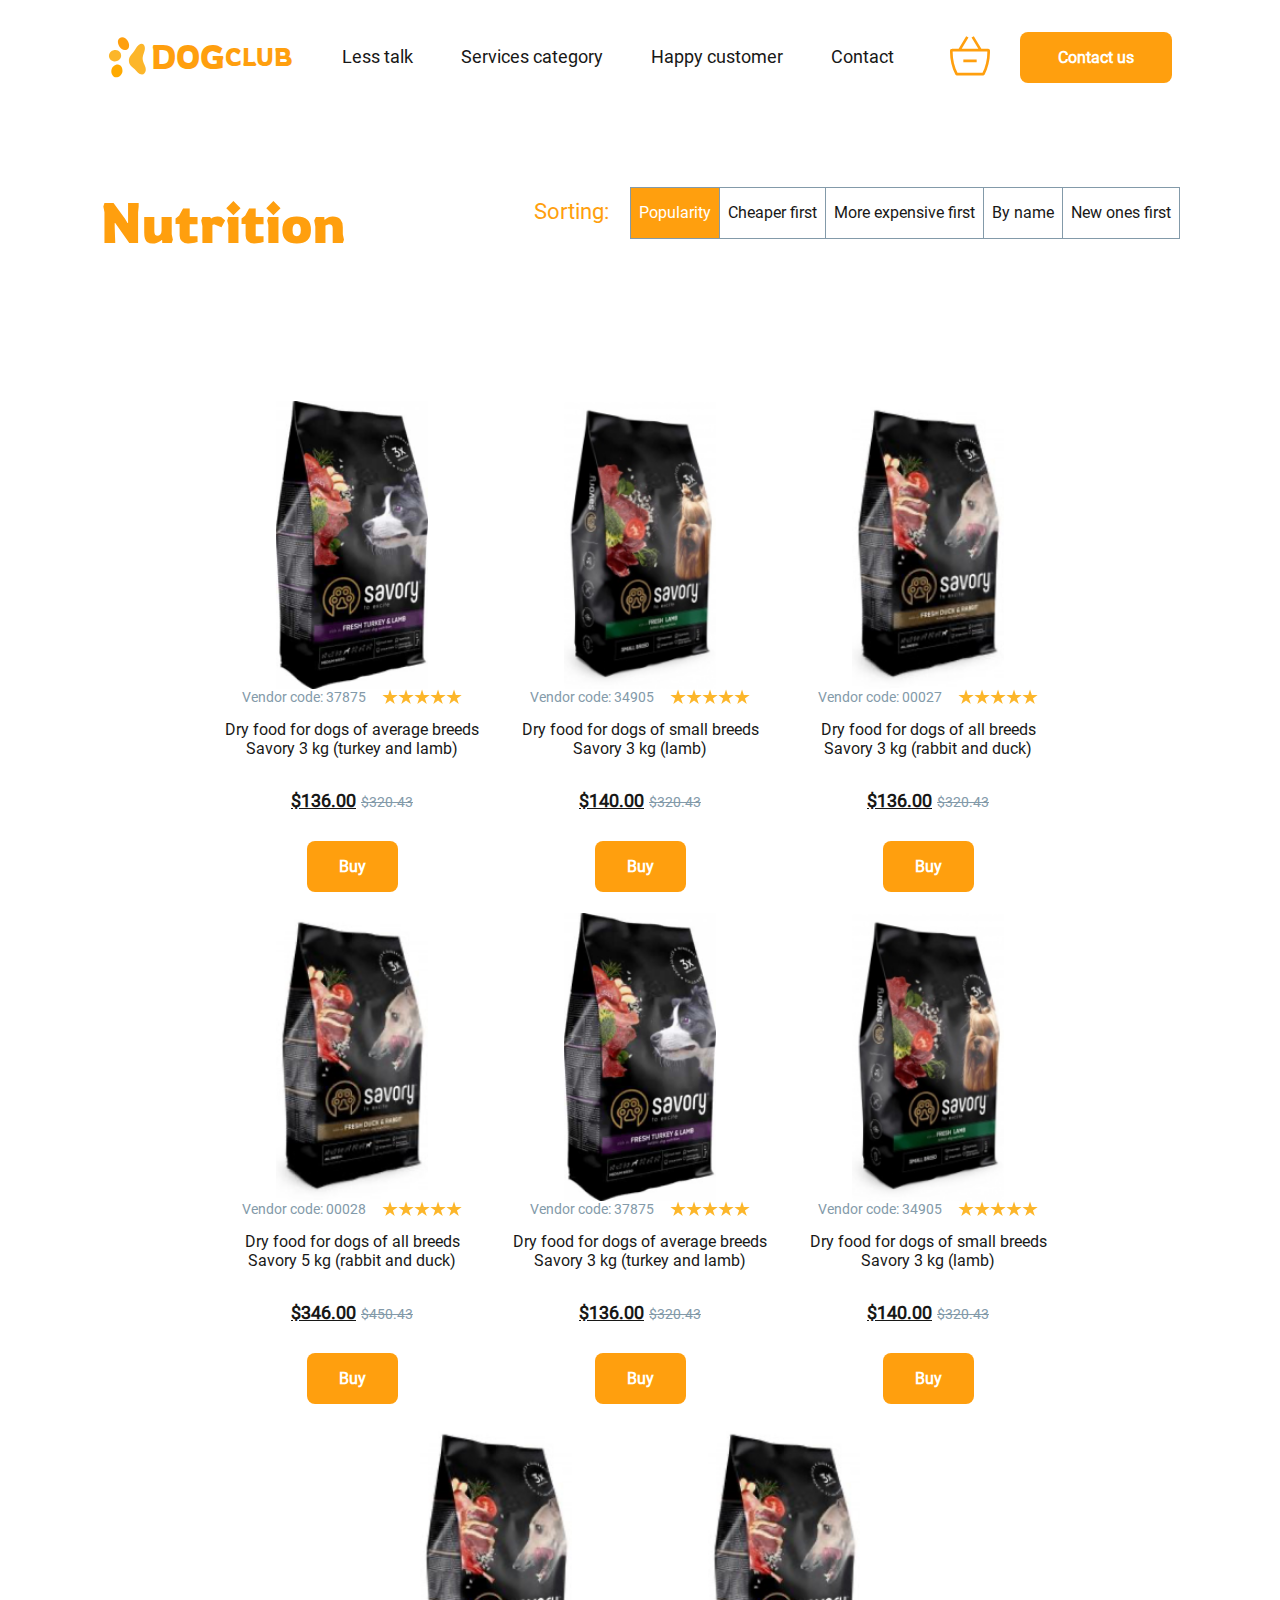
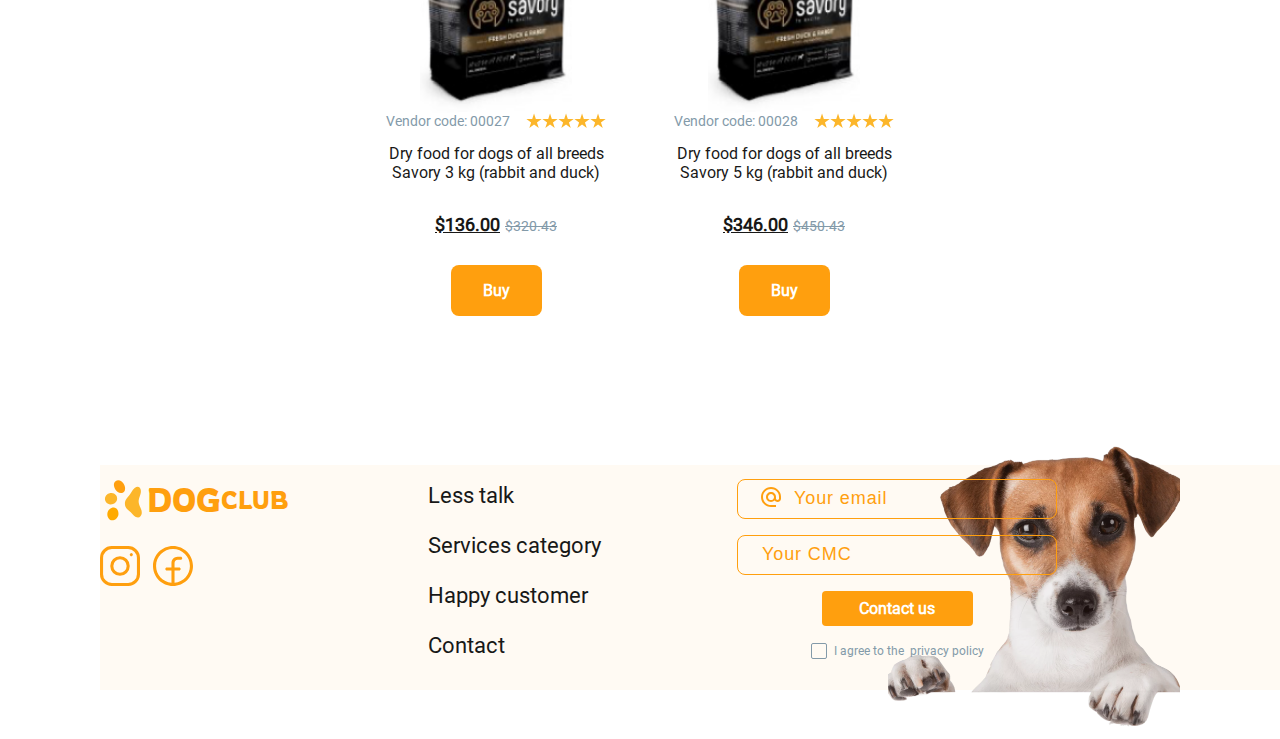
==== shop.html @ 8839e516 "add sorting block for mobile" ====
<!DOCTYPE html>
<html lang="en">
  <head>
    <meta charset="UTF-8" />
    <meta name="viewport" content="width=device-width, initial-scale=1.0" />
    <title>Nutrition</title>
    <link rel="stylesheet" href="./css/main.css" />
  </head>
  <body>
    <header class="header">
      <nav class="navigation">
        <a href="/" class="logo">
          <svg class="logo__icon">
            <use href="./images/icons.svg#icon-paw"></use>
          </svg>
          <span class="logo__text-big">Dog</span
          ><span class="logo__text-little">Club</span>
        </a>
        <ul class="header__menu">
          <li><a href="/#preview" class="header__link">Less talk</a></li>
          <li>
            <a href="/#services" class="header__link">Services category</a>
          </li>
          <li>
            <a href="/#happy-customers" class="header__link">Happy customer</a>
          </li>
          <li><a href="/#contact-us" class="header__link">Contact</a></li>
        </ul>
      </nav>
      <div class="header__button">
        <button class="basket">
          <svg class="basket-icon">
            <use href="./images/icons.svg#icon-basket"></use>
          </svg>
        </button>
        <button class="button contact-btn" type="button">Contact us</button>
        <button class="burger-btn">
          <svg width="24" height="24">
            <use href="./images/icons.svg#icon-menu"></use>
          </svg>
        </button>
      </div>
    </header>
    <main>
      <div class="container">
        <section class="sorting section">
          <div class="sorting__desktop">
            <h1 class="title sorting-title">Nutrition</h1>
            <div class="sorter">
              <label class="sorting-label">Sorting: </label>
              <div
                class="btn-group"
                role="group"
                aria-label="Basic radio toggle button group"
              >
                <input
                  type="radio"
                  class="btn-check"
                  name="btnradio"
                  id="btnradio1"
                  autocomplete="off"
                  checked
                />
                <label class="btn btn-outline-primary" for="btnradio1"
                  >Popularity</label
                >

                <input
                  type="radio"
                  class="btn-check"
                  name="btnradio"
                  id="btnradio2"
                  autocomplete="off"
                />
                <label class="btn btn-outline-primary" for="btnradio2"
                  >Cheaper first</label
                >

                <input
                  type="radio"
                  class="btn-check"
                  name="btnradio"
                  id="btnradio3"
                  autocomplete="off"
                />
                <label class="btn btn-outline-primary" for="btnradio3"
                  >More expensive first</label
                >
                <input
                  type="radio"
                  class="btn-check"
                  name="btnradio"
                  id="btnradio4"
                  autocomplete="off"
                />
                <label class="btn btn-outline-primary" for="btnradio4"
                  >By name</label
                >

                <input
                  type="radio"
                  class="btn-check"
                  name="btnradio"
                  id="btnradio5"
                  autocomplete="off"
                />
                <label class="btn btn-outline-primary" for="btnradio5"
                  >New ones first</label
                >
              </div>
            </div>
          </div>
          <div class="sorting__mobile">
            <button>
              <img class="sort-arrow" src="./images/arrow-up.svg" alt="" />
              <img class="sort-arrow down" src="./images/arrow-up.svg" alt="" />
            </button>
            <span id="sort">Popularity</span>
          </div>
        </section>
        <section class="products section">
          <div class="products__lot">
            <img
              src="./images/lot1.png"
              alt="Dry food for dogs of average breeds Savory 3 kg (turkey and lamb)"
            />
            <div class="stars-and-code">
              <p class="stars-and-code__code">Vendor code: 37875</p>
              <div>
                <svg width="16" height="16">
                  <use href="./images/icons.svg#icon-star"></use>
                </svg>
                <svg width="16" height="16">
                  <use href="./images/icons.svg#icon-star"></use>
                </svg>
                <svg width="16" height="16">
                  <use href="./images/icons.svg#icon-star"></use>
                </svg>
                <svg width="16" height="16">
                  <use href="./images/icons.svg#icon-star"></use>
                </svg>
                <svg width="16" height="16">
                  <use href="./images/icons.svg#icon-star"></use>
                </svg>
              </div>
            </div>
            <p class="products__preview">
              Dry food for dogs of average breeds Savory 3 kg (turkey and lamb)
            </p>
            <p class="price">
              <ins class="new-price">$136.00</ins>
              <del class="old-price">$320.43</del>
            </p>
            <button class="products__button button">Buy</button>
          </div>
          <div class="products__lot">
            <img
              src="./images/lot2.png"
              alt="Dry food for dogs of small breeds Savory 3 kg (lamb)"
            />
            <div class="stars-and-code">
              <p class="stars-and-code__code">Vendor code: 34905</p>
              <div>
                <svg width="16" height="16">
                  <use href="./images/icons.svg#icon-star"></use>
                </svg>
                <svg width="16" height="16">
                  <use href="./images/icons.svg#icon-star"></use>
                </svg>
                <svg width="16" height="16">
                  <use href="./images/icons.svg#icon-star"></use>
                </svg>
                <svg width="16" height="16">
                  <use href="./images/icons.svg#icon-star"></use>
                </svg>
                <svg width="16" height="16">
                  <use href="./images/icons.svg#icon-star"></use>
                </svg>
              </div>
            </div>
            <p class="products__preview">
              Dry food for dogs of small breeds Savory 3 kg (lamb)
            </p>
            <p class="price">
              <ins class="new-price">$140.00</ins>
              <del class="old-price">$320.43</del>
            </p>
            <button class="products__button button">Buy</button>
          </div>
          <div class="products__lot">
            <img
              src="./images/lot3.png"
              alt="Dry food for dogs of all breeds Savory 3 kg (rabbit and duck)"
            />
            <div class="stars-and-code">
              <p class="stars-and-code__code">Vendor code: 00027</p>
              <div>
                <svg width="16" height="16">
                  <use href="./images/icons.svg#icon-star"></use>
                </svg>
                <svg width="16" height="16">
                  <use href="./images/icons.svg#icon-star"></use>
                </svg>
                <svg width="16" height="16">
                  <use href="./images/icons.svg#icon-star"></use>
                </svg>
                <svg width="16" height="16">
                  <use href="./images/icons.svg#icon-star"></use>
                </svg>
                <svg width="16" height="16">
                  <use href="./images/icons.svg#icon-star"></use>
                </svg>
              </div>
            </div>
            <p class="products__preview">
              Dry food for dogs of all breeds Savory 3 kg (rabbit and duck)
            </p>
            <p class="price">
              <ins class="new-price">$136.00</ins>
              <del class="old-price">$320.43</del>
            </p>
            <button class="products__button button">Buy</button>
          </div>
          <div class="products__lot">
            <img
              src="./images/lot3.png"
              alt="Dry food for dogs of all breeds Savory 5 kg (rabbit and duck)"
            />
            <div class="stars-and-code">
              <p class="stars-and-code__code">Vendor code: 00028</p>
              <div>
                <svg width="16" height="16">
                  <use href="./images/icons.svg#icon-star"></use>
                </svg>
                <svg width="16" height="16">
                  <use href="./images/icons.svg#icon-star"></use>
                </svg>
                <svg width="16" height="16">
                  <use href="./images/icons.svg#icon-star"></use>
                </svg>
                <svg width="16" height="16">
                  <use href="./images/icons.svg#icon-star"></use>
                </svg>
                <svg width="16" height="16">
                  <use href="./images/icons.svg#icon-star"></use>
                </svg>
              </div>
            </div>
            <p class="products__preview">
              Dry food for dogs of all breeds Savory 5 kg (rabbit and duck)
            </p>
            <p class="price">
              <ins class="new-price">$346.00</ins>
              <del class="old-price">$450.43</del>
            </p>
            <button class="products__button button">Buy</button>
          </div>
          <div class="products__lot">
            <img
              src="./images/lot1.png"
              alt="Dry food for dogs of average breeds Savory 3 kg (turkey and lamb)"
            />
            <div class="stars-and-code">
              <p class="stars-and-code__code">Vendor code: 37875</p>
              <div>
                <svg width="16" height="16">
                  <use href="./images/icons.svg#icon-star"></use>
                </svg>
                <svg width="16" height="16">
                  <use href="./images/icons.svg#icon-star"></use>
                </svg>
                <svg width="16" height="16">
                  <use href="./images/icons.svg#icon-star"></use>
                </svg>
                <svg width="16" height="16">
                  <use href="./images/icons.svg#icon-star"></use>
                </svg>
                <svg width="16" height="16">
                  <use href="./images/icons.svg#icon-star"></use>
                </svg>
              </div>
            </div>
            <p class="products__preview">
              Dry food for dogs of average breeds Savory 3 kg (turkey and lamb)
            </p>
            <p class="price">
              <ins class="new-price">$136.00</ins>
              <del class="old-price">$320.43</del>
            </p>
            <button class="products__button button">Buy</button>
          </div>
          <div class="products__lot">
            <img
              src="./images/lot2.png"
              alt="Dry food for dogs of small breeds Savory 3 kg (lamb)"
            />
            <div class="stars-and-code">
              <p class="stars-and-code__code">Vendor code: 34905</p>
              <div>
                <svg width="16" height="16">
                  <use href="./images/icons.svg#icon-star"></use>
                </svg>
                <svg width="16" height="16">
                  <use href="./images/icons.svg#icon-star"></use>
                </svg>
                <svg width="16" height="16">
                  <use href="./images/icons.svg#icon-star"></use>
                </svg>
                <svg width="16" height="16">
                  <use href="./images/icons.svg#icon-star"></use>
                </svg>
                <svg width="16" height="16">
                  <use href="./images/icons.svg#icon-star"></use>
                </svg>
              </div>
            </div>
            <p class="products__preview">
              Dry food for dogs of small breeds Savory 3 kg (lamb)
            </p>
            <p class="price">
              <ins class="new-price">$140.00</ins>
              <del class="old-price">$320.43</del>
            </p>
            <button class="products__button button">Buy</button>
          </div>
          <div class="products__lot">
            <img
              src="./images/lot3.png"
              alt="Dry food for dogs of all breeds Savory 3 kg (rabbit and duck)"
            />
            <div class="stars-and-code">
              <p class="stars-and-code__code">Vendor code: 00027</p>
              <div>
                <svg width="16" height="16">
                  <use href="./images/icons.svg#icon-star"></use>
                </svg>
                <svg width="16" height="16">
                  <use href="./images/icons.svg#icon-star"></use>
                </svg>
                <svg width="16" height="16">
                  <use href="./images/icons.svg#icon-star"></use>
                </svg>
                <svg width="16" height="16">
                  <use href="./images/icons.svg#icon-star"></use>
                </svg>
                <svg width="16" height="16">
                  <use href="./images/icons.svg#icon-star"></use>
                </svg>
              </div>
            </div>
            <p class="products__preview">
              Dry food for dogs of all breeds Savory 3 kg (rabbit and duck)
            </p>
            <p class="price">
              <ins class="new-price">$136.00</ins>
              <del class="old-price">$320.43</del>
            </p>
            <button class="products__button button">Buy</button>
          </div>
          <div class="products__lot">
            <img
              src="./images/lot3.png"
              alt="Dry food for dogs of all breeds Savory 5 kg (rabbit and duck)"
            />
            <div class="stars-and-code">
              <p class="stars-and-code__code">Vendor code: 00028</p>
              <div>
                <svg width="16" height="16">
                  <use href="./images/icons.svg#icon-star"></use>
                </svg>
                <svg width="16" height="16">
                  <use href="./images/icons.svg#icon-star"></use>
                </svg>
                <svg width="16" height="16">
                  <use href="./images/icons.svg#icon-star"></use>
                </svg>
                <svg width="16" height="16">
                  <use href="./images/icons.svg#icon-star"></use>
                </svg>
                <svg width="16" height="16">
                  <use href="./images/icons.svg#icon-star"></use>
                </svg>
              </div>
            </div>
            <p class="products__preview">
              Dry food for dogs of all breeds Savory 5 kg (rabbit and duck)
            </p>
            <p class="price">
              <ins class="new-price">$346.00</ins>
              <del class="old-price">$450.43</del>
            </p>
            <button class="products__button button">Buy</button>
          </div>
        </section>
      </div>
    </main>
    <footer class="footer">
      <div class="footer__container">
        <div class="footer__logo">
          <a href="/" class="logo">
            <svg class="logo__icon">
              <use href="./images/icons.svg#icon-paw"></use>
            </svg>
            <span class="logo__text-big">Dog</span
            ><span class="logo__text-little">Club</span>
          </a>
          <div class="footer__soc">
            <svg class="footer__soc-icon" width="40" height="40">
              <use href="./images/icons.svg#icon-instagram"></use>
            </svg>
            <svg class="footer__soc-icon" width="40" height="40">
              <use href="./images/icons.svg#icon-facebook"></use>
            </svg>
          </div>
        </div>

        <ul class="footer__menu">
          <li><a href="/#preview" class="footer__link">Less talk</a></li>
          <li>
            <a href="/#services" class="footer__link">Services category</a>
          </li>
          <li>
            <a href="/#happy-customers" class="footer__link">Happy customer</a>
          </li>
          <li><a href="/#contact-us" class="footer__link">Contact</a></li>
        </ul>
        <div class="footer__soc-mobile">
          <svg class="footer__soc-icon" width="40" height="40">
            <use href="./images/icons.svg#icon-instagram"></use>
          </svg>
          <svg class="footer__soc-icon" width="40" height="40">
            <use href="./images/icons.svg#icon-facebook"></use>
          </svg>
        </div>
        <div class="footer__form">
          <form class="footer-form">
            <label for="email"></label>
            <div class="contact-form__field">
              <input
                class="footer-input contact-form__input"
                id="email"
                name="email"
                placeholder="Your email"
              />
              <svg
                class="contact-form__icon footer-icon"
                width="20"
                height="20"
                viewBox="0 0 20 20"
                fill="none"
                xmlns="http://www.w3.org/2000/svg"
              >
                <path
                  d="M10.0048 20C8.63809 20 7.34643 19.7373 6.12976 19.212C4.91309 18.6873 3.85076 17.9707 2.94276 17.062C2.03409 16.154 1.31743 15.0917 0.792761 13.875C0.267428 12.6583 0.00476074 11.3667 0.00476074 10C0.00476074 8.61667 0.267428 7.321 0.792761 6.113C1.31743 4.90433 2.03409 3.846 2.94276 2.938C3.85076 2.02933 4.91309 1.31233 6.12976 0.787C7.34643 0.262333 8.63809 0 10.0048 0C11.3881 0 12.6838 0.262333 13.8918 0.787C15.1004 1.31233 16.1588 2.02933 17.0668 2.938C17.9754 3.846 18.6921 4.90433 19.2168 6.113C19.7421 7.321 20.0048 8.61667 20.0048 10V11.45C20.0048 12.4333 19.6674 13.2707 18.9928 13.962C18.3174 14.654 17.4881 15 16.5048 15C15.9048 15 15.3464 14.8667 14.8298 14.6C14.3131 14.3333 13.8881 13.9833 13.5548 13.55C13.1048 14 12.5758 14.3543 11.9678 14.613C11.3591 14.871 10.7048 15 10.0048 15C8.62143 15 7.44243 14.5123 6.46776 13.537C5.49243 12.5623 5.00476 11.3833 5.00476 10C5.00476 8.61667 5.49243 7.43733 6.46776 6.462C7.44243 5.48733 8.62143 5 10.0048 5C11.3881 5 12.5674 5.48733 13.5428 6.462C14.5174 7.43733 15.0048 8.61667 15.0048 10V11.45C15.0048 11.9333 15.1548 12.3123 15.4548 12.587C15.7548 12.8623 16.1048 13 16.5048 13C16.9048 13 17.2548 12.8623 17.5548 12.587C17.8548 12.3123 18.0048 11.9333 18.0048 11.45V10C18.0048 7.81667 17.2171 5.93733 15.6418 4.362C14.0671 2.78733 12.1881 2 10.0048 2C7.82143 2 5.94209 2.78733 4.36676 4.362C2.79209 5.93733 2.00476 7.81667 2.00476 10C2.00476 12.1833 2.79209 14.0623 4.36676 15.637C5.94209 17.2123 7.82143 18 10.0048 18H15.0048V20H10.0048ZM10.0048 13C10.8381 13 11.5464 12.7083 12.1298 12.125C12.7131 11.5417 13.0048 10.8333 13.0048 10C13.0048 9.16667 12.7131 8.45833 12.1298 7.875C11.5464 7.29167 10.8381 7 10.0048 7C9.17143 7 8.46309 7.29167 7.87976 7.875C7.29643 8.45833 7.00476 9.16667 7.00476 10C7.00476 10.8333 7.29643 11.5417 7.87976 12.125C8.46309 12.7083 9.17143 13 10.0048 13Z"
                  fill="#FF9F0E"
                />
              </svg>
              <!-- <div>
                <svg class="footer-icon contact-form__icon">
                  <use href="./images/icons.svg#icon-email" />
                </svg>
              </div> -->
            </div>
            <label for="cmc"></label>
            <div class="contact-form__field">
              <input
                class="footer-input without-icon contact-form__input"
                id="cmc"
                name="cmc"
                placeholder="Your CMC"
              />
            </div>
            <button
              type="button"
              class="button contact-form__button footer-button"
            >
              Contact us
            </button>
            <label for="accept" class="accept">
              <input
                type="checkbox"
                class="checkbox"
                name="accept"
                id="accept"
                required
              />
              <svg class="accept-icon accept-icon-ch" height="16" width="16">
                <use href="./images/icons.svg#icon-checked"></use>
              </svg>
              <svg class="accept-icon accept-icon-unch" height="16" width="16">
                <use href="./images/icons.svg#icon-unchecked"></use>
              </svg>
              I agree to the &nbsp;
              <a href="#">privacy policу</a>
            </label>
          </form>
        </div>
      </div>
    </footer>
  </body>
</html>
---- css/main.css ----
@charset "UTF-8";
*,
*::before,
*::after {
  box-sizing: border-box;
}

html {
  scroll-behavior: smooth;
}

@font-face {
  font-family: Roboto;
  src: url("../fonts/Roboto-Regular.ttf");
}
@font-face {
  font-family: Rowdies;
  src: url("../fonts/Rowdies-Regular.ttf");
}
body {
  margin: 0;
  color: var(--dog-landing-3-c4);
  background: var(--dog-landing-3-background);
  font-family: var(--font-family);
  font-weight: 400;
  font-size: 18px;
  line-height: 133%;
}
@media screen and (min-width: 768px) {
  body {
    font-size: 22px;
    font-weight: 400;
    line-height: 155%;
  }
}

h1,
h2,
h3,
h4,
h5,
h6,
p {
  margin: 0;
  padding: 0;
}

img {
  display: block;
  width: inherit;
  height: auto;
  -o-object-fit: cover;
     object-fit: cover;
}

a {
  display: inline-block;
  text-decoration: none;
}

address {
  font-style: normal;
}

ul {
  margin: 0;
  padding: 0;
  list-style-type: none;
}

:root {
  --dog-landing-3-background: #fff;
  --dog-landing-3-s1: #ff9f0e;
  --dog-landing-3-s2: #fcb62a;
  --dog-landing-3-c3: #fffaf3;
  --dog-landing-3-c4: #181817;
  --dog-landing-3-c5: #f1f3ff;
  --dog-landing-3-c6: #839aa9;
  --dog-landing-3-s8: #f9f9ff;
  --dog-landing-3-c9: #d9a6ff;
  --dog-landing-3-c10: #ff6e9f;
  --font-family: Roboto;
  --second-family: Rowdies;
}

.logo {
  display: flex;
  align-items: center;
  font-family: var(--second-family);
  text-transform: uppercase;
  color: var(--dog-landing-3-s1);
}
.logo__text-big {
  font-size: 16px;
  font-weight: 400;
}
@media screen and (min-width: 768px) {
  .logo__text-big {
    font-size: 32px;
  }
}
.logo__text-little {
  font-weight: 300;
  font-size: 14px;
}
@media screen and (min-width: 768px) {
  .logo__text-little {
    font-size: 24px;
  }
}
.logo__icon {
  width: 16px;
  height: 16px;
}
@media screen and (min-width: 768px) {
  .logo__icon {
    width: 43px;
    height: 43px;
  }
}

.services-card {
  display: flex;
  flex-direction: column;
  justify-content: center;
  align-items: center;
  gap: 24px;
  width: 240px;
  height: 240px;
  border: 1px solid var(--dog-landing-3-s8);
  border-radius: 16px;
  box-shadow: 0 4px 4px 0 rgba(24, 24, 23, 0.05);
  background: linear-gradient(180deg, #fff 0%, #fffbf4 100%);
}
.services-card__img {
  margin-bottom: 24px;
}
.services-card__link {
  color: var(--dog-landing-3-s1);
}
.services-card__link.more {
  padding-top: 216px;
  font-size: 18px;
}

.services-cards {
  width: 100%;
  display: flex;
  animation: 15s infinite slider;
}
@media screen and (min-width: 768px) {
  .services-cards {
    animation: none;
    gap: 24px;
  }
}

.slider-container {
  overflow: hidden;
  width: 240px;
  margin-left: auto;
  margin-right: auto;
}
@media screen and (min-width: 768px) {
  .slider-container {
    width: 100%;
  }
}

@keyframes slider {
  0% {
    transform: translateX(0);
  }
  20% {
    transform: translateX(0);
  }
  22% {
    transform: translateX(-100%);
  }
  40% {
    transform: translateX(-100%);
  }
  42% {
    transform: translateX(-200%);
  }
  60% {
    transform: translateX(-200%);
  }
  62% {
    transform: translateX(-300%);
  }
  80% {
    transform: translateX(-300%);
  }
  82% {
    transform: translateX(-400%);
  }
  100% {
    transform: translateX(-400%);
  }
}
.title {
  font-family: var(--second-family);
  font-weight: 400;
  font-size: 32px;
  color: var(--dog-landing-3-c4);
  text-align: center;
  line-height: normal;
  margin-bottom: 24px;
}
@media screen and (min-width: 768px) {
  .title {
    font-size: 56px;
    margin-bottom: 48px;
  }
}

.contact-form {
  /* background-color: var(--beauty-landing-2-c1); */
  display: flex;
  flex-direction: column;
  align-items: center;
}
@media screen and (min-width: 768px) {
  .contact-form {
    width: 600px;
  }
}
.contact-form__title {
  margin-bottom: 42px;
  font-size: 18px;
  line-height: 133%;
  letter-spacing: 0.05em;
  text-align: center;
  color: var(--dog-landing-3-c6);
}
.contact-form__input {
  margin-bottom: 24px;
  width: 100%;
  height: 48px;
  background-color: inherit;
  color: var(--dog-landing-3-s1);
  padding: 8px 80px;
  border: 1.5px solid var(--dog-landing-3-s1);
  border-radius: 8px;
}
.contact-form__input:focus {
  outline: none;
  color: black;
}
.contact-form__input::-moz-placeholder {
  font-size: 18px;
  line-height: 133%;
  letter-spacing: 0.05em;
  color: var(--dog-landing-3-s1);
}
.contact-form__input::placeholder {
  font-size: 18px;
  line-height: 133%;
  letter-spacing: 0.05em;
  color: var(--dog-landing-3-s1);
}
.contact-form__input.footer-input {
  margin-bottom: 16px;
  height: 40px;
  padding: 8px 56px;
}
.contact-form__input.without-icon {
  padding: 8px 24px;
}
.contact-form__button {
  border-radius: 8px;
  padding: 16px 32px;
  width: 151px;
  background: var(--dog-landing-3-s1);
  color: var(--dog-landing-3-c3);
  margin-bottom: 16px;
}
.contact-form__button.footer-button {
  padding: 8px 24px;
  border-radius: 4px;
}
.contact-form__agree {
  line-height: 150%;
  text-align: center;
  color: var(--dog-landing-3-c6);
  font-size: 12px;
}
.contact-form__field {
  position: relative;
  width: inherit;
}
.contact-form__icon {
  position: absolute;
  top: 8px;
  left: 40px;
}
.contact-form__icon.footer-icon {
  left: 24px;
}

.accept {
  position: relative;
  margin: 0 auto 30px;
  display: flex;
  align-items: center;
  line-height: 150%;
  text-align: center;
  color: var(--dog-landing-3-c6);
  font-size: 12px;
}

.checkbox {
  position: absolute;
  width: 1px;
  height: 1px;
  margin: -1;
  border: 0;
  padding: 0;
  clip: rect(0 0 0 0);
  overflow: hidden;
}

.accept > a {
  color: var(--dog-landing-3-c6);
}

.accept-icon {
  margin-right: 7px;
}

.accept-icon-ch {
  opacity: 0;
  transition: opacity 250ms cubic-bezier(0.4, 0, 0.2, 1);
}
.checkbox:checked + .accept-icon-ch {
  opacity: 1;
}

.accept-icon-unch {
  position: absolute;
  opacity: 1;
  transition: opacity 250ms cubic-bezier(0.4, 0, 0.2, 1);
}
.checkbox:checked ~ .accept-icon-unch {
  opacity: 0;
}

#slider {
  /* положение слайдера */
  position: relative;
  text-align: center;
  top: 10px;
  margin: 0 auto;
}

#slides .happy-customers__card {
  /* все изображения справа друг от друга */
  float: left;
}

#slides .happy-customers__cards {
  /* устанавливает общий размер блока с изображениями */
  width: 100%;
  display: flex;
  gap: 16px;
  line-height: 0;
}

#overflow {
  /* скрывает всё, что находиться за пределами этого блока */
  width: 100%;
  overflow: hidden;
}

.happy-customers__card {
  /* размер изображений слайдера */
  position: relative;
  display: block;
  min-width: 320px;
  height: 416px;
  overflow: hidden;
  border-radius: 16px;
}
@media screen and (min-width: 768px) {
  .happy-customers__card {
    min-width: 344px;
    height: 456px;
    border-radius: 24px;
  }
}

#slider {
  /* размер всего слайдера */
  max-width: 320px;
}
@media screen and (min-width: 768px) {
  #slider {
    max-width: 1064px;
  }
}

/* настройка положения и переключения левой стрелки */
/* если свитч 1-5 активны, то идёт обращение к лейблу из блока с айди контролс */
#switch1:checked ~ #controls label:nth-child(6),
#switch2:checked ~ #controls label:nth-child(1),
#switch3:checked ~ #controls label:nth-child(2),
#switch4:checked ~ #controls label:nth-child(3),
#switch5:checked ~ #controls label:nth-child(4),
#switch6:checked ~ #controls label:nth-child(5) {
  display: none;
}
@media screen and (min-width: 768px) {
  #switch1:checked ~ #controls label:nth-child(6),
  #switch2:checked ~ #controls label:nth-child(1),
  #switch3:checked ~ #controls label:nth-child(2),
  #switch4:checked ~ #controls label:nth-child(3),
  #switch5:checked ~ #controls label:nth-child(4),
  #switch6:checked ~ #controls label:nth-child(5) {
    background: url("../images/left-arrow.png") no-repeat;
    float: left;
    margin: 0 0 0 -104px;
    display: block;
    height: 44px;
    width: 44px;
  }
}

/* настройка положения и переключения правой стрелки */
/* если свитч 1-5 активны, то идёт обращение к лейблу из блока с айди контролс */
#switch1:checked ~ #controls label:nth-child(2),
#switch2:checked ~ #controls label:nth-child(3),
#switch3:checked ~ #controls label:nth-child(4),
#switch4:checked ~ #controls label:nth-child(5),
#switch5:checked ~ #controls label:nth-child(6),
#switch6:checked ~ #controls label:nth-child(1) {
  display: none;
}
@media screen and (min-width: 768px) {
  #switch1:checked ~ #controls label:nth-child(2),
  #switch2:checked ~ #controls label:nth-child(3),
  #switch3:checked ~ #controls label:nth-child(4),
  #switch4:checked ~ #controls label:nth-child(5),
  #switch5:checked ~ #controls label:nth-child(6),
  #switch6:checked ~ #controls label:nth-child(1) {
    background: url("../images/right-arrow.png") no-repeat;
    float: right;
    margin: 0 -104px 0 0;
    display: block;
    height: 44px;
    width: 44px;
  }
}

label,
a {
  /* при наведении на стрелки или переключатели - курсор изментится */
  cursor: pointer;
}

.all input {
  /* скрывает стандартные инпуты (чекбоксы) на стрвнице */
  display: none;
}

/* позиция изображения для активации переключателя */
#switch1:checked ~ #slides .happy-customers__cards {
  transform: translateX(0);
}

#switch2:checked ~ #slides .happy-customers__cards {
  transform: translateX(-105%);
}
@media screen and (min-width: 768px) {
  #switch2:checked ~ #slides .happy-customers__cards {
    transform: translateX(-34%);
  }
}

#switch3:checked ~ #slides .happy-customers__cards {
  transform: translateX(-210%);
}
@media screen and (min-width: 768px) {
  #switch3:checked ~ #slides .happy-customers__cards {
    transform: translateX(-68%);
  }
}

#switch4:checked ~ #slides .happy-customers__cards {
  transform: translateX(-315%);
}
@media screen and (min-width: 768px) {
  #switch4:checked ~ #slides .happy-customers__cards {
    transform: translateX(-100%);
  }
}

#switch5:checked ~ #slides .happy-customers__cards {
  transform: translateX(-420%);
}
@media screen and (min-width: 768px) {
  #switch5:checked ~ #slides .happy-customers__cards {
    transform: translateX(-134%);
  }
}

#switch6:checked ~ #slides .happy-customers__cards {
  transform: translateX(-525%);
}
@media screen and (min-width: 768px) {
  #switch6:checked ~ #slides .happy-customers__cards {
    transform: translateX(-167%);
  }
}

#controls {
  /* положение блока всех управляющих елементов */
  margin: -25% 0 0 0;
  width: 100%;
  height: 50px;
}

#active label {
  /* стиль отдельного переключателя */
  border-radius: 10px;
  display: inline-block;
  width: 15px;
  height: 15px;
  background: #bbb;
}

#active {
  /* расположение блока с переключателями */
  margin: 23% 0 0;
  text-align: center;
}

#active label:hover {
  /* поведение чекбокса при наведении */
  background: #76c8ff;
  border-color: #777 !important;
}

/* цвет активного лейбла при активации чекбокса */
#switch1:checked ~ #active label:nth-child(1),
#switch2:checked ~ #active label:nth-child(2),
#switch3:checked ~ #active label:nth-child(3),
#switch4:checked ~ #active label:nth-child(4),
#switch5:checked ~ #active label:nth-child(5) {
  background: #18a3dd;
  border-color: #18a3dd !important;
  width: 30px;
}

#slides .happy-customers__cards {
  /* анимация пролистывания изображений */
  transition: all 800ms cubic-bezier(0.77, 0, 0.175, 1);
}

#controls label:hover {
  opacity: 0.6;
}

#controls label {
  transition: opacitty 0.2s ease-out;
}

.container {
  padding: 0 20px;
}
@media screen and (min-width: 768px) {
  .container {
    padding: 0 100px;
  }
}

.usually-text {
  font-family: var(--font-family);
  font-weight: 400;
  font-size: 18px;
  line-height: 133%;
  letter-spacing: 0.05em;
  color: var(--dog-landing-3-c4);
  margin-bottom: 24px;
}
@media screen and (min-width: 768px) {
  .usually-text {
    font-size: 22px;
    line-height: 155%;
  }
}

.section {
  margin-bottom: 40px;
}
@media screen and (min-width: 768px) {
  .section {
    margin-bottom: 96px;
  }
}

.button {
  border-radius: 4px;
  border: none;
  cursor: pointer;
  background: var(--dog-landing-3-s1);
  font-family: var(--font-family);
  font-weight: 500;
  font-size: 16px;
  text-align: center;
  padding: 8px 24px;
  color: var(--dog-landing-3-background);
}
@media screen and (min-width: 768px) {
  .button {
    font-weight: 700;
    border-radius: 8px;
    padding: 16px 32px;
  }
}
.button:hover, .button:focus {
  box-shadow: inset 0px 10px 11px -4px rgba(0, 0, 0, 0.6);
}

.contact-btn {
  display: none;
  width: 126px;
}
@media screen and (min-width: 768px) {
  .contact-btn {
    display: block;
    width: 152px;
  }
}

.explore-btn {
  width: 143px;
}
@media screen and (min-width: 768px) {
  .explore-btn {
    width: 171px;
  }
}

.buy-btn {
  width: 75px;
}
@media screen and (min-width: 768px) {
  .buy-btn {
    width: 95px;
  }
}

.navigation {
  display: flex;
  justify-content: space-between;
  align-items: center;
  flex-shrink: 1;
  flex-grow: 0.5;
}

.social-conteiner {
  display: flex;
  gap: 8px;
}

.social-button {
  width: 32px;
  height: 32px;
}
@media screen and (min-width: 768px) {
  .social-button {
    width: 40px;
    height: 40px;
  }
}

.sorting__desktop {
  display: none;
}
@media screen and (min-width: 768px) {
  .sorting__desktop {
    display: flex;
    justify-content: space-between;
  }
}
.sorting__mobile {
  display: flex;
  gap: 4px;
}
.sorting__mobile > button {
  display: flex;
  justify-content: center;
  background-color: inherit;
  border: none;
  cursor: pointer;
  width: 24px;
  height: 24px;
}
.sorting__mobile > button .down {
  transform: rotate(180deg);
}
@media screen and (min-width: 768px) {
  .sorting__mobile {
    display: none;
  }
}

.sorting-title {
  color: var(--dog-landing-3-s1);
}

.sorting-label {
  display: inline-block;
  color: var(--dog-landing-3-s1);
  margin-right: 16px;
}

.bd-example::after {
  display: block;
  clear: both;
  content: "";
}

.btn-group {
  position: relative;
  display: inline-flex;
  vertical-align: middle;
}

.btn-check {
  position: absolute;
  clip: rect(0, 0, 0, 0);
  pointer-events: none;
}

.btn-group > .btn {
  position: relative;
  flex: 1 1 auto;
  border: 1px solid var(--dog-landing-3-c6);
  padding: 8px;
  font-size: 16px;
}

/* .btn-group > :first-child{
border-radius: 2px 0 0 2px;
} */
.btn-group > .btn-check:checked + .btn,
.btn-group > .btn-check:focus + .btn,
.btn-group > .btn.active,
.btn-group > .btn:active,
.btn-group > .btn:focus,
.btn-group > .btn:hover {
  z-index: 1;
}

.btn-check:checked + .btn,
.btn.active,
.btn:first-child:active,
:not(.btn-check) + .btn:active {
  color: white;
  background-color: var(--dog-landing-3-s1);
}

.btn-group > .btn-group:not(:first-child),
.btn-group > :not(.btn-check:first-child) + .btn {
  margin-left: -1px;
}

.header {
  display: flex;
  padding: 16px 20px;
  margin-bottom: 32px;
  align-items: center;
  justify-content: space-between;
}
@media screen and (min-width: 768px) {
  .header {
    padding: 32px 108px;
    margin-bottom: 72px;
  }
}
.header__menu {
  font-size: 16px;
  display: none;
}
@media screen and (min-width: 768px) {
  .header__menu {
    display: flex;
    font-size: 18px;
    gap: 48px;
  }
}
.header__link {
  color: var(--dog-landing-3-c4);
}
.header__link:hover, .header__link:focus {
  color: var(--dog-landing-3-s1);
}
.header__button {
  display: flex;
}

.basket {
  border: none;
  background: inherit;
  cursor: pointer;
  margin-right: 16px;
}
@media screen and (min-width: 768px) {
  .basket {
    margin-right: 24px;
  }
}

.basket-icon {
  width: 24px;
  height: 24px;
}
@media screen and (min-width: 768px) {
  .basket-icon {
    width: 40px;
    height: 40px;
  }
}

.burger-btn {
  border: none;
  background: inherit;
  cursor: pointer;
}
@media screen and (min-width: 768px) {
  .burger-btn {
    display: none;
  }
}

.hero {
  display: flex;
  position: relative;
  padding: 0 0 65px 0;
}
.hero::before {
  position: absolute;
  content: "";
  top: 80px;
  left: 20px;
  background-image: url("../images/hero-dog1.png"), url("../images/hero-dog2.png"), url("../images/hero-dog3.png"), url("../images/hero-curve.svg"), url("../images/violet-paw.svg"), url("../images/orange-paw.svg"), url("../images/pink-paw.svg");
  background-position: 220px 115px, 110px 160px, 0 114px, 90px 30px, 250px 0, 30px 150px, 180px 154px;
  background-size: 24px 24px, 24px 24px, 24px 24px, 24px 24px, 16px 16px, 16px 16px, 16px 16px;
  background-repeat: no-repeat;
  width: 100%;
  height: 100%;
  z-index: -1;
}
@media screen and (min-width: 768px) {
  .hero::before {
    top: -60px;
    background-position: 1132px 200px, 480px 280px, 690px 60px, 390px 0px, 590px 140px, 510px 400px, 1160px 310px;
    background-size: 48px 48px, 48px 48px, 48px 48px, 64px 48px, 42px 42px, 42px 42px, 42px 42px;
  }
}
.hero::after {
  content: "";
  position: absolute;
  top: -60px;
  right: -270px;
  z-index: -2;
  background-image: url("../images/hero-vector-mob.svg");
  background-repeat: no-repeat;
  width: 625px;
  height: 323px;
  background-size: contain;
}
@media screen and (min-width: 768px) {
  .hero::after {
    background-image: url("../images/hero-vector.svg");
    width: 1563px;
    height: 808px;
    top: -150px;
    right: -150px;
  }
}
.hero__content {
  margin-right: 65px;
}
.hero__title {
  text-align: center;
  font-size: 32px;
}
@media screen and (min-width: 768px) {
  .hero__title {
    font-size: 72px;
    text-align: left;
    max-width: 635px;
    margin-bottom: 40px;
  }
}
.hero__text {
  text-align: center;
  font-size: 16px;
}
@media screen and (min-width: 768px) {
  .hero__text {
    max-width: 498px;
    margin-bottom: 24px;
  }
}
.hero__btn {
  margin: 0 auto;
  display: flex;
}
@media screen and (min-width: 768px) {
  .hero__btn {
    display: block;
  }
}
.hero__mask {
  display: none;
}
@media screen and (min-width: 768px) {
  .hero__mask {
    display: block;
    margin-top: 22px;
    /* position: relative;
    overflow: hidden;
    width: 506px;
    height: 516px;
    background-image: url("../images/hero-dog1.png"),
      url("../images/hero-dog2.png"), url("../images/hero-dog3.png");

    background-position: 0 0, 10px 20px, 40px 70px;
    background-repeat: no-repeat; */
  }
}
.hero__image {
  width: 506px;
  height: 516px;
}

.footer {
  position: relative;
  padding: 122px 20px 40px 20px;
}
.footer::before {
  position: absolute;
  top: 0;
  left: calc(50vw - 64px);
  content: "";
  width: 128px;
  height: 146px;
  background: url("../images/footer-dog.png");
  background-repeat: no-repeat;
  background-size: 128px 146px;
}
@media screen and (min-width: 768px) {
  .footer::before {
    width: 292px;
    height: 306px;
    background-size: 292px 306px;
    left: calc(100vw - 392px);
  }
}
@media screen and (min-width: 768px) {
  .footer {
    padding: 32px 0 32px 100px;
  }
}
.footer__container {
  display: flex;
  flex-direction: column;
  align-items: center;
  gap: 24px;
  padding-top: 14px;
  background-color: var(--dog-landing-3-c3);
}
@media screen and (min-width: 768px) {
  .footer__container {
    padding-top: 14px;
    gap: 136px;
    flex-direction: row;
    align-items: start;
  }
}
.footer__logo {
  width: 192px;
}
.footer__logo > .logo {
  justify-content: center;
}
@media screen and (min-width: 768px) {
  .footer__logo > .logo {
    margin-bottom: 24px;
  }
}
.footer__soc {
  display: none;
}
@media screen and (min-width: 768px) {
  .footer__soc {
    display: block;
  }
}
@media screen and (min-width: 768px) {
  .footer__soc-mobile {
    display: none;
  }
}
.footer__soc-icon {
  margin-right: 8px;
}
.footer__menu {
  display: flex;
  flex-direction: column;
  align-items: center;
  gap: 16px;
}
@media screen and (min-width: 768px) {
  .footer__menu {
    align-items: start;
  }
}
.footer__link {
  color: var(--dog-landing-3-c4);
}
.footer__link:hover, .footer__link:focus {
  color: var(--dog-landing-3-s1);
}
.footer__form {
  width: 320px;
}

.footer-form {
  display: flex;
  flex-direction: column;
  align-items: center;
  width: 100%;
}

.products {
  display: flex;
  flex-wrap: wrap;
  justify-content: center;
}
.products__lot {
  width: 288px;
  height: 512px;
  display: flex;
  flex-direction: column;
  justify-content: flex-start;
  align-items: center;
  /* p {
    font-size: 16px;
  } */
}
.products__lot img {
  height: 288px;
  -o-object-fit: contain;
     object-fit: contain;
}
.products__preview {
  padding: 0 16px;
  font-size: 16px;
  text-align: center;
  color: var(--dog-landing-3-c4);
  margin-bottom: 24px;
  line-height: 18.75px;
}

.stars-and-code {
  display: flex;
  justify-content: start;
  margin-bottom: 16px;
}
.stars-and-code__code {
  font-size: 14px;
  text-align: center;
  color: var(--dog-landing-3-c6);
  line-height: 16.41px;
  margin-right: 16px;
}
.stars-and-code div {
  display: flex;
}
.stars-and-code__star {
  gap: 8px;
}

.price {
  margin-bottom: 24px;
}

.new-price {
  font-weight: 600;
  font-size: 18px;
  text-align: center;
  color: var(--dog-landing-3-c4);
  line-height: 21.09px;
}

.old-price {
  font-size: 14px;
  text-decoration: line-through;
  text-align: center;
  color: var(--dog-landing-3-c6);
  line-height: 16.41px;
}

.contact-us {
  position: relative;
}
@media screen and (min-width: 768px) {
  .contact-us::after {
    position: absolute;
    top: -150px;
    left: -108px;
    width: 125%;
    height: 752px;
    background-image: url(../images/contact-left-dog.png), url(../images/contact-right-dog.png);
    z-index: -2;
    background-position: 30px 192px, calc(100vw - 322px) 0;
    background-size: 353px 520px, 322px 752px;
    background-repeat: no-repeat;
    content: "";
  }
}
.contact-us__content {
  width: 100%;
  margin: 0 auto;
}
@media screen and (min-width: 768px) {
  .contact-us__content {
    width: 600px;
  }
}
.contact-us__title {
  margin-bottom: 16px;
}

.preview {
  display: flex;
  background: url("../images/video.png");
  background-repeat: no-repeat;
  background-position: 330px 50px;
  background-size: 160px 124px;
}
.preview__title {
  text-align: left;
}
.preview__image {
  display: none;
}
@media screen and (min-width: 768px) {
  .preview__image {
    display: block;
    padding: 60px 0 0;
    width: 540px;
    height: 580px;
    margin-right: 84px;
    background: url(../images/preview-left-paw.svg), url(../images/preview-top-paw.svg), url(../images/preview-right-paw.svg), url(../images/preview-vector.svg);
    background-repeat: no-repeat;
    background-position: 60px 280px, 190px 0, 420px 200px, 0 0;
    z-index: -1;
  }
}

.happy-customers {
  margin-bottom: 72px;
}
@media screen and (min-width: 768px) {
  .happy-customers {
    margin-bottom: 168px;
  }
}
.happy-customers__image {
  width: 100%;
  height: 100%;
}
.happy-customers__card-title {
  font-weight: 600;
  font-size: 24px;
  margin-bottom: 8px;
  color: var(--dog-landing-3-background);
}
.happy-customers__text {
  font-size: 16px;
  color: var(--dog-landing-3-c5);
  margin-bottom: 24px;
}

.content-container {
  position: absolute;
  width: 100%;
  padding: 16px 0;
  line-height: normal;
  left: 0;
  bottom: 0;
  height: 130px;
  background-color: var(--dog-landing-3-c6);
  text-align: center;
}

.rating {
  display: flex;
  justify-content: space-between;
  width: 258px;
  margin-left: auto;
  margin-right: auto;
}
.rating__text {
  font-size: 16px;
  color: #fa0;
}

.accent-bone {
  fill: #ffaa00;
}

.empty-bone {
  fill: #f1f3ff;
}/*# sourceMappingURL=main.css.map */
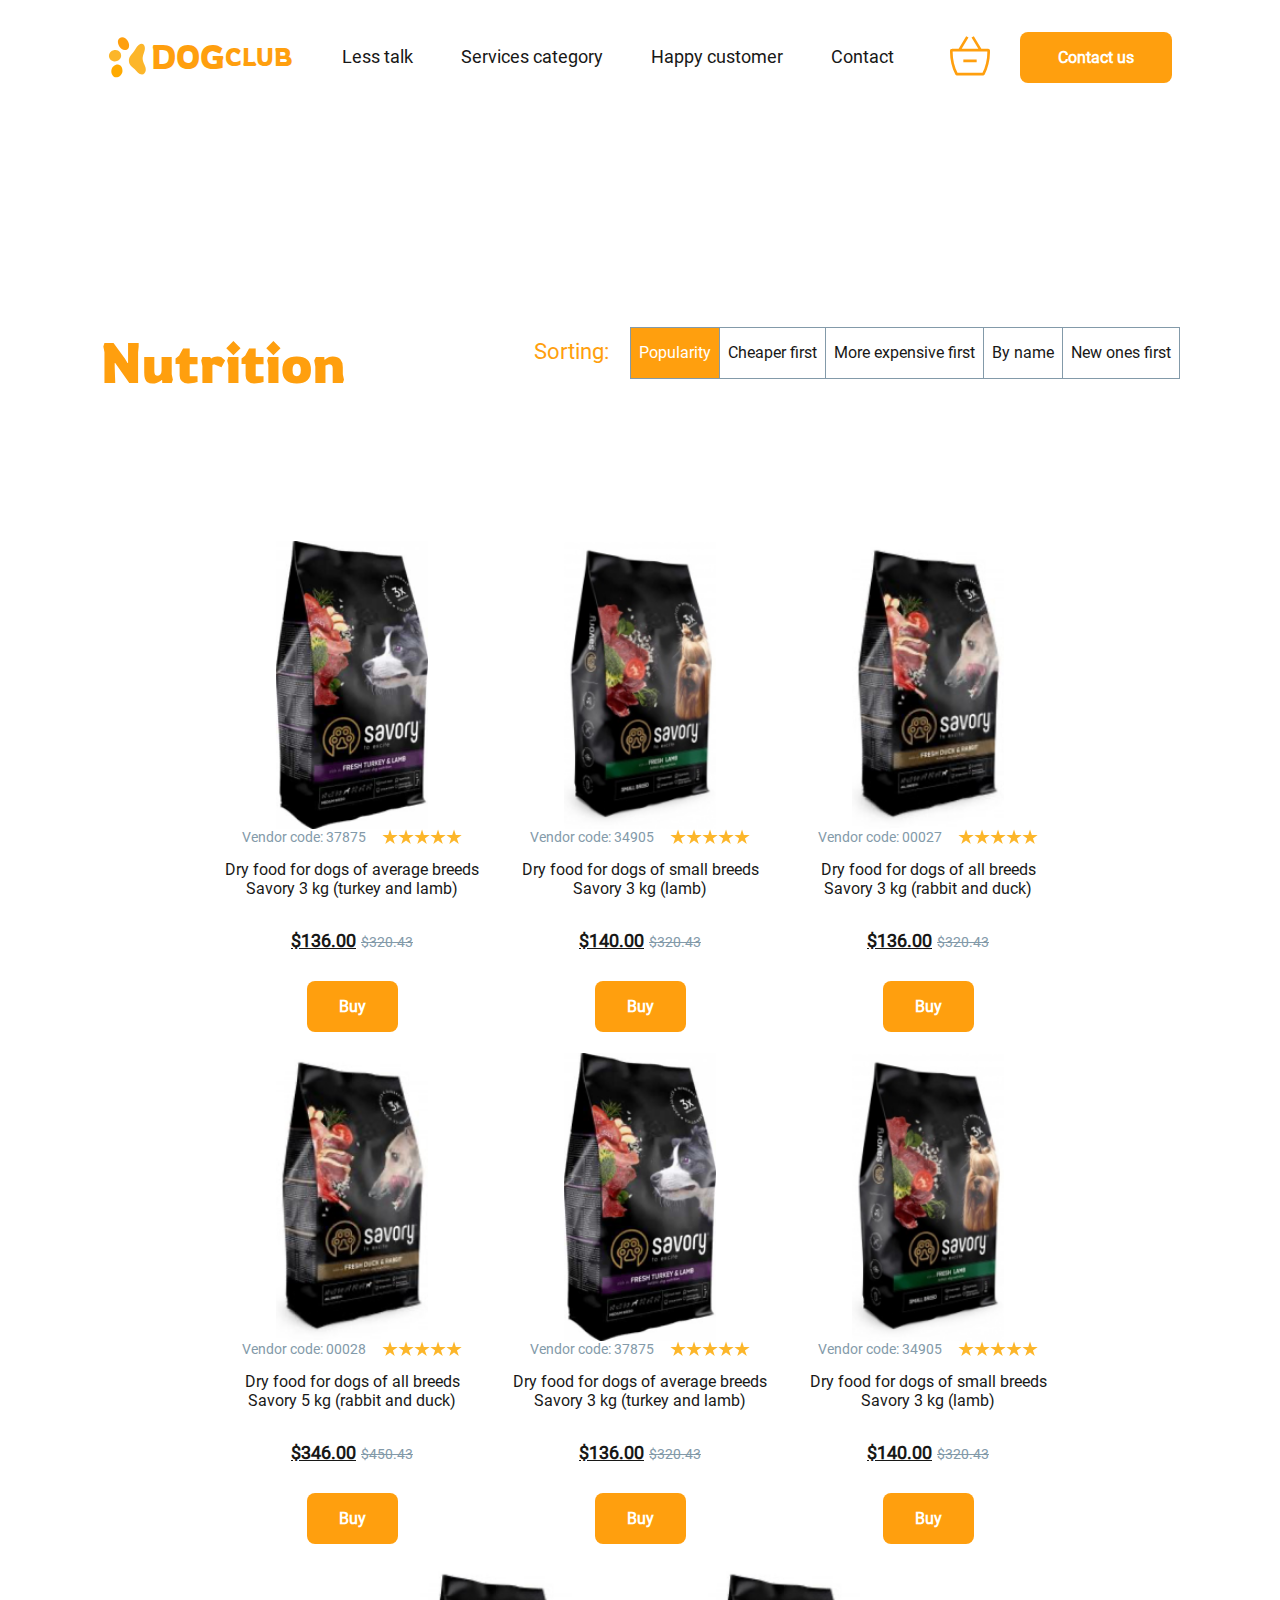
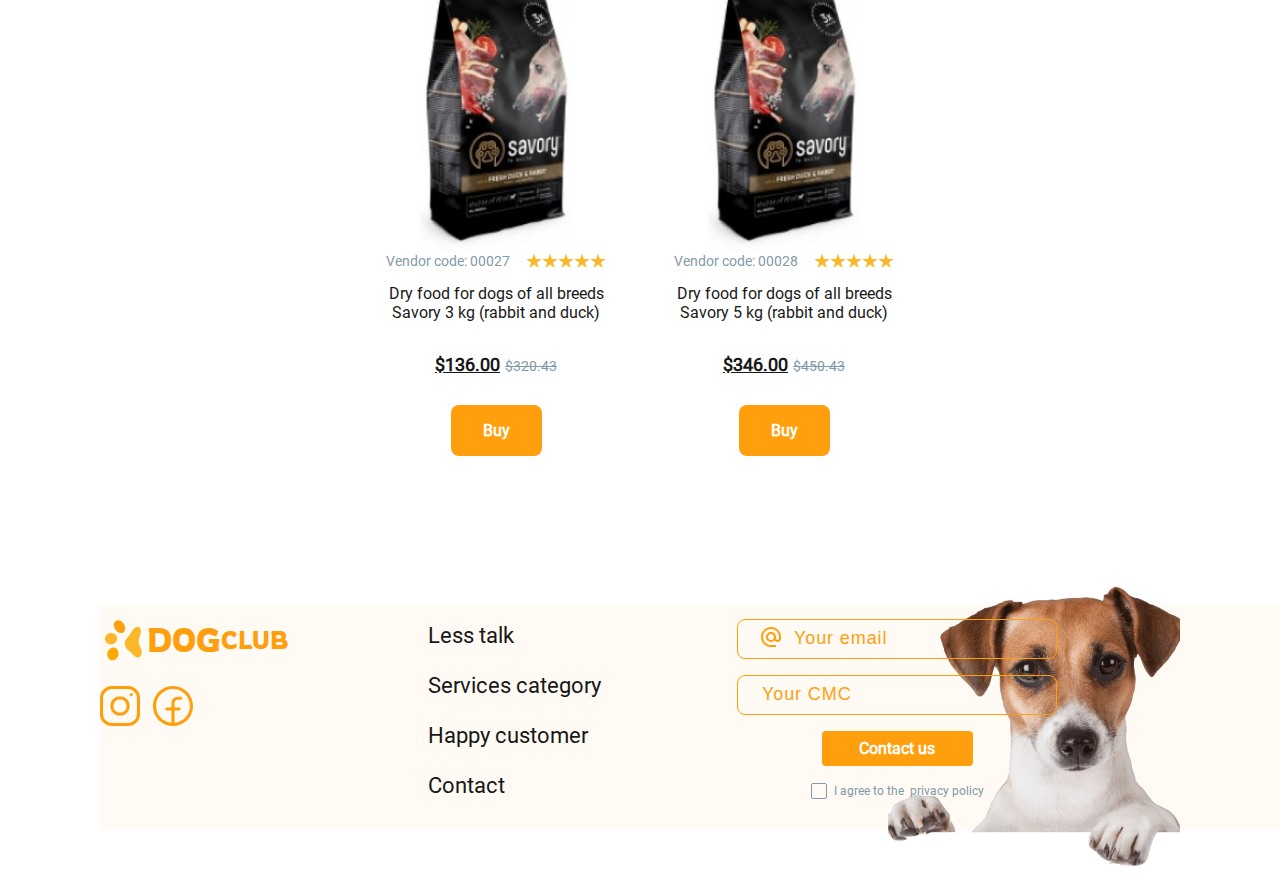
==== commit 826a5282: "added sorting menu" ====
--- a/shop.html
+++ b/shop.html
@@ -9,7 +9,7 @@
   <body>
     <header class="header">
       <nav class="navigation">
-        <a href="/" class="logo">
+        <a href="./index.html" class="logo">
           <svg class="logo__icon">
             <use href="./images/icons.svg#icon-paw"></use>
           </svg>
@@ -17,14 +17,22 @@
           ><span class="logo__text-little">Club</span>
         </a>
         <ul class="header__menu">
-          <li><a href="/#preview" class="header__link">Less talk</a></li>
-          <li>
-            <a href="/#services" class="header__link">Services category</a>
-          </li>
-          <li>
-            <a href="/#happy-customers" class="header__link">Happy customer</a>
-          </li>
-          <li><a href="/#contact-us" class="header__link">Contact</a></li>
+          <li>
+            <a href="./index.html#preview" class="header__link">Less talk</a>
+          </li>
+          <li>
+            <a href="./index.html#services" class="header__link"
+              >Services category</a
+            >
+          </li>
+          <li>
+            <a href="./index.html#happy-customers" class="header__link"
+              >Happy customer</a
+            >
+          </li>
+          <li>
+            <a href="./index.html#contact-us" class="header__link">Contact</a>
+          </li>
         </ul>
       </nav>
       <div class="header__button">
@@ -33,7 +41,7 @@
             <use href="./images/icons.svg#icon-basket"></use>
           </svg>
         </button>
-        <button class="button contact-btn" type="button">Contact us</button>
+        <button id="modal-open" class="button contact-btn" type="button">Contact us</button>
         <button class="burger-btn">
           <svg width="24" height="24">
             <use href="./images/icons.svg#icon-menu"></use>
@@ -111,7 +119,7 @@
             </div>
           </div>
           <div class="sorting__mobile">
-            <button>
+            <button id="open-sorting">
               <img class="sort-arrow" src="./images/arrow-up.svg" alt="" />
               <img class="sort-arrow down" src="./images/arrow-up.svg" alt="" />
             </button>
@@ -413,16 +421,23 @@
             </svg>
           </div>
         </div>
-
         <ul class="footer__menu">
-          <li><a href="/#preview" class="footer__link">Less talk</a></li>
-          <li>
-            <a href="/#services" class="footer__link">Services category</a>
-          </li>
-          <li>
-            <a href="/#happy-customers" class="footer__link">Happy customer</a>
-          </li>
-          <li><a href="/#contact-us" class="footer__link">Contact</a></li>
+          <li>
+            <a href="./index.html#preview" class="footer__link">Less talk</a>
+          </li>
+          <li>
+            <a href="./index.html#services" class="footer__link"
+              >Services category</a
+            >
+          </li>
+          <li>
+            <a href="./index.html#happy-customers" class="footer__link"
+              >Happy customer</a
+            >
+          </li>
+          <li>
+            <a href="./index.html#contact-us" class="footer__link">Contact</a>
+          </li>
         </ul>
         <div class="footer__soc-mobile">
           <svg class="footer__soc-icon" width="40" height="40">
@@ -497,5 +512,109 @@
         </div>
       </div>
     </footer>
+    <div class="backdrop modal is-hidden">
+      <div class="modal__content">
+        <button
+          type="button"
+          class="icon-button button-close modal__close"
+          data-modal-close
+        >
+          <svg width="16" height="16">
+            <use href="./images/icons.svg#icon-close"></use>
+          </svg>
+        </button>
+        <h2 class="title contact-us__title">
+          Our experts will take care of your friend
+        </h2>
+        <form class="contact-form">
+          <h3 class="contact-form__title">
+            Fill out the form so we can contact you!
+          </h3>
+          <label for="name"></label>
+          <div class="contact-form__field">
+            <input
+              class="contact-form__input"
+              id="name"
+              name="name"
+              placeholder="Your name"
+            />
+            <svg class="contact-form__icon" width="32" height="32">
+              <use href="./images/icons.svg#icon-user"></use>
+            </svg>
+          </div>
+          <label for="pet-name"></label>
+          <div class="contact-form__field">
+            <input
+              class="contact-form__input"
+              id="pet-name"
+              name="pet-name"
+              placeholder="Pet name"
+            />
+            <svg class="contact-form__icon" width="32" height="32">
+              <use href="./images/icons.svg#icon-dog-head"></use>
+            </svg>
+          </div>
+          <label for="phone"></label>
+          <div class="contact-form__field">
+            <input
+              class="contact-form__input"
+              id="phone"
+              name="phone"
+              placeholder="Your phone"
+            />
+            <svg class="contact-form__icon" width="32" height="32">
+              <use href="./images/icons.svg#icon-phone"></use>
+            </svg>
+          </div>
+          <label for="email"></label>
+          <div class="contact-form__field">
+            <input
+              class="contact-form__input"
+              id="email"
+              name="email"
+              placeholder="Your email"
+            />
+            <svg class="contact-form__icon" width="32" height="32">
+              <use href="./images/icons.svg#icon-email"></use>
+            </svg>
+          </div>
+          <button type="button" class="button contact-form__button">
+            Contact us
+          </button>
+          <label for="accept" class="accept">
+            <input
+              type="checkbox"
+              class="checkbox"
+              name="accept"
+              id="accept"
+              required
+            />
+            <svg class="accept-icon accept-icon-ch" height="16" width="16">
+              <use href="./images/icons.svg#icon-checked"></use>
+            </svg>
+            <svg class="accept-icon accept-icon-unch" height="16" width="16">
+              <use href="./images/icons.svg#icon-unchecked"></use>
+            </svg>
+            I agree to the &nbsp;
+            <a href="#">privacy policу</a>
+          </label>
+        </form>
+      </div>
+    </div>
+    <div id="sorting" class="backdrop modal is-hidden">
+      <div class="modal__content-sort">
+      <h3>Sorting</h3>
+      <ul>
+        <li><span>Popularity</span><span>&#62;</span></li>
+        <li><span>Cheaper first</span><span>&#62;</span></li>
+        <li><span>More expensive first</span><span>&#62;</span></li>
+        <li><span>By name</span><span>&#62;</span></li>
+        <li><span>New ones first</span><span>&#62;</span></li>
+      </ul>
+        <!-- &#62; -->
+      </div>
+    </div>
+    <script src="./js/modal.js"></script>
+    <script src="./js/sort-modal.js"></script>
   </body>
 </html>
--- a/css/main.css
+++ b/css/main.css
@@ -565,6 +565,63 @@
   transition: opacitty 0.2s ease-out;
 }
 
+.backdrop {
+  position: fixed;
+  top: 0;
+  left: 0;
+  width: 100vw;
+  height: 100vh;
+  z-index: 99;
+  overflow-y: auto;
+  background-color: rgba(24, 24, 23, 0.4);
+  transition: opacity 250ms cubic-bezier(0.4, 0, 0.2, 1), visibility 250ms cubic-bezier(0.4, 0, 0.2, 1);
+}
+.backdrop.is-hidden {
+  opacity: 0;
+  visibility: hidden;
+  pointer-events: none;
+}
+
+.modal__content-sort {
+  position: absolute;
+  bottom: 0;
+  left: 0;
+  background-color: var(--dog-landing-3-c3);
+  border-radius: 24px 24px 0 0;
+  width: 360px;
+  height: 239px;
+  padding: 16px 20px;
+}
+@media screen and (min-width: 768px) {
+  .modal__content {
+    position: absolute;
+    top: 50%;
+    left: 50%;
+    transform: translate(-50%, -50%) scale(1);
+    border-radius: 32px;
+    width: 880px;
+    height: 880px;
+    background: var(--dog-landing-3-c3);
+    padding: 142px 138px;
+  }
+  .backdrop.is-hidden .modal__content {
+    transform: translate(-50%, -50%) scale(0.8);
+  }
+  .modal__close {
+    width: 32px;
+    height: 32px;
+    background-color: inherit;
+    border: none;
+    cursor: pointer;
+    display: flex;
+    justify-content: center;
+    align-items: center;
+    position: absolute;
+    top: 40px;
+    right: 40px;
+  }
+}
+
 .container {
   padding: 0 20px;
 }
@@ -777,7 +834,7 @@
 @media screen and (min-width: 768px) {
   .header {
     padding: 32px 108px;
-    margin-bottom: 72px;
+    margin-bottom: 212px;
   }
 }
 .header__menu {
@@ -875,10 +932,11 @@
 @media screen and (min-width: 768px) {
   .hero::after {
     background-image: url("../images/hero-vector.svg");
-    width: 1563px;
+    width: 100vw;
     height: 808px;
-    top: -150px;
-    right: -150px;
+    top: -212px;
+    left: -100px;
+    background-size: 100%;
   }
 }
 .hero__content {
@@ -904,6 +962,9 @@
   .hero__text {
     max-width: 498px;
     margin-bottom: 24px;
+    font-size: 22px;
+    line-height: 34px;
+    text-align: left;
   }
 }
 .hero__btn {
@@ -913,6 +974,7 @@
 @media screen and (min-width: 768px) {
   .hero__btn {
     display: block;
+    margin-left: 0;
   }
 }
 .hero__mask {
@@ -1043,8 +1105,8 @@
   justify-content: center;
 }
 .products__lot {
-  width: 288px;
-  height: 512px;
+  width: 152px;
+  height: 366px;
   display: flex;
   flex-direction: column;
   justify-content: flex-start;
@@ -1053,57 +1115,100 @@
     font-size: 16px;
   } */
 }
+@media screen and (min-width: 768px) {
+  .products__lot {
+    width: 288px;
+    height: 512px;
+  }
+}
 .products__lot img {
-  height: 288px;
+  height: 162px;
   -o-object-fit: contain;
      object-fit: contain;
 }
+@media screen and (min-width: 768px) {
+  .products__lot img {
+    height: 288px;
+  }
+}
 .products__preview {
-  padding: 0 16px;
+  padding: 0;
+  font-size: 14px;
+  text-align: center;
+  color: var(--dog-landing-3-c4);
+  margin-bottom: 16px;
+  line-height: 18.75px;
+}
+@media screen and (min-width: 768px) {
+  .products__preview {
+    font-size: 16px;
+    margin-bottom: 24px;
+    padding: 0 16px;
+  }
+}
+
+.stars-and-code {
+  display: flex;
+  justify-content: center;
+  margin-bottom: 8px;
+  flex-direction: column;
+}
+@media screen and (min-width: 768px) {
+  .stars-and-code {
+    flex-direction: row;
+    justify-content: start;
+    margin-bottom: 16px;
+  }
+}
+.stars-and-code__code {
+  font-size: 12px;
+  text-align: center;
+  color: var(--dog-landing-3-c6);
+  line-height: 16.41px;
+  margin: 0 auto;
+}
+@media screen and (min-width: 768px) {
+  .stars-and-code__code {
+    font-size: 14px;
+    margin-right: 16px;
+  }
+}
+.stars-and-code div {
+  display: flex;
+  justify-content: center;
+}
+.stars-and-code__star {
+  gap: 8px;
+}
+
+.price {
+  margin-bottom: 24px;
+}
+
+.new-price {
+  font-weight: 600;
   font-size: 16px;
   text-align: center;
   color: var(--dog-landing-3-c4);
-  margin-bottom: 24px;
-  line-height: 18.75px;
-}
-
-.stars-and-code {
-  display: flex;
-  justify-content: start;
-  margin-bottom: 16px;
-}
-.stars-and-code__code {
-  font-size: 14px;
-  text-align: center;
-  color: var(--dog-landing-3-c6);
-  line-height: 16.41px;
-  margin-right: 16px;
-}
-.stars-and-code div {
-  display: flex;
-}
-.stars-and-code__star {
-  gap: 8px;
-}
-
-.price {
-  margin-bottom: 24px;
-}
-
-.new-price {
-  font-weight: 600;
-  font-size: 18px;
-  text-align: center;
-  color: var(--dog-landing-3-c4);
   line-height: 21.09px;
 }
+@media screen and (min-width: 768px) {
+  .new-price {
+    font-size: 18px;
+  }
+}
 
 .old-price {
-  font-size: 14px;
+  font-size: 12px;
   text-decoration: line-through;
   text-align: center;
   color: var(--dog-landing-3-c6);
   line-height: 16.41px;
+}
+@media screen and (min-width: 768px) {
+  .old-price {
+    font-size: 14px;
+  }
 }
 
 .contact-us {
